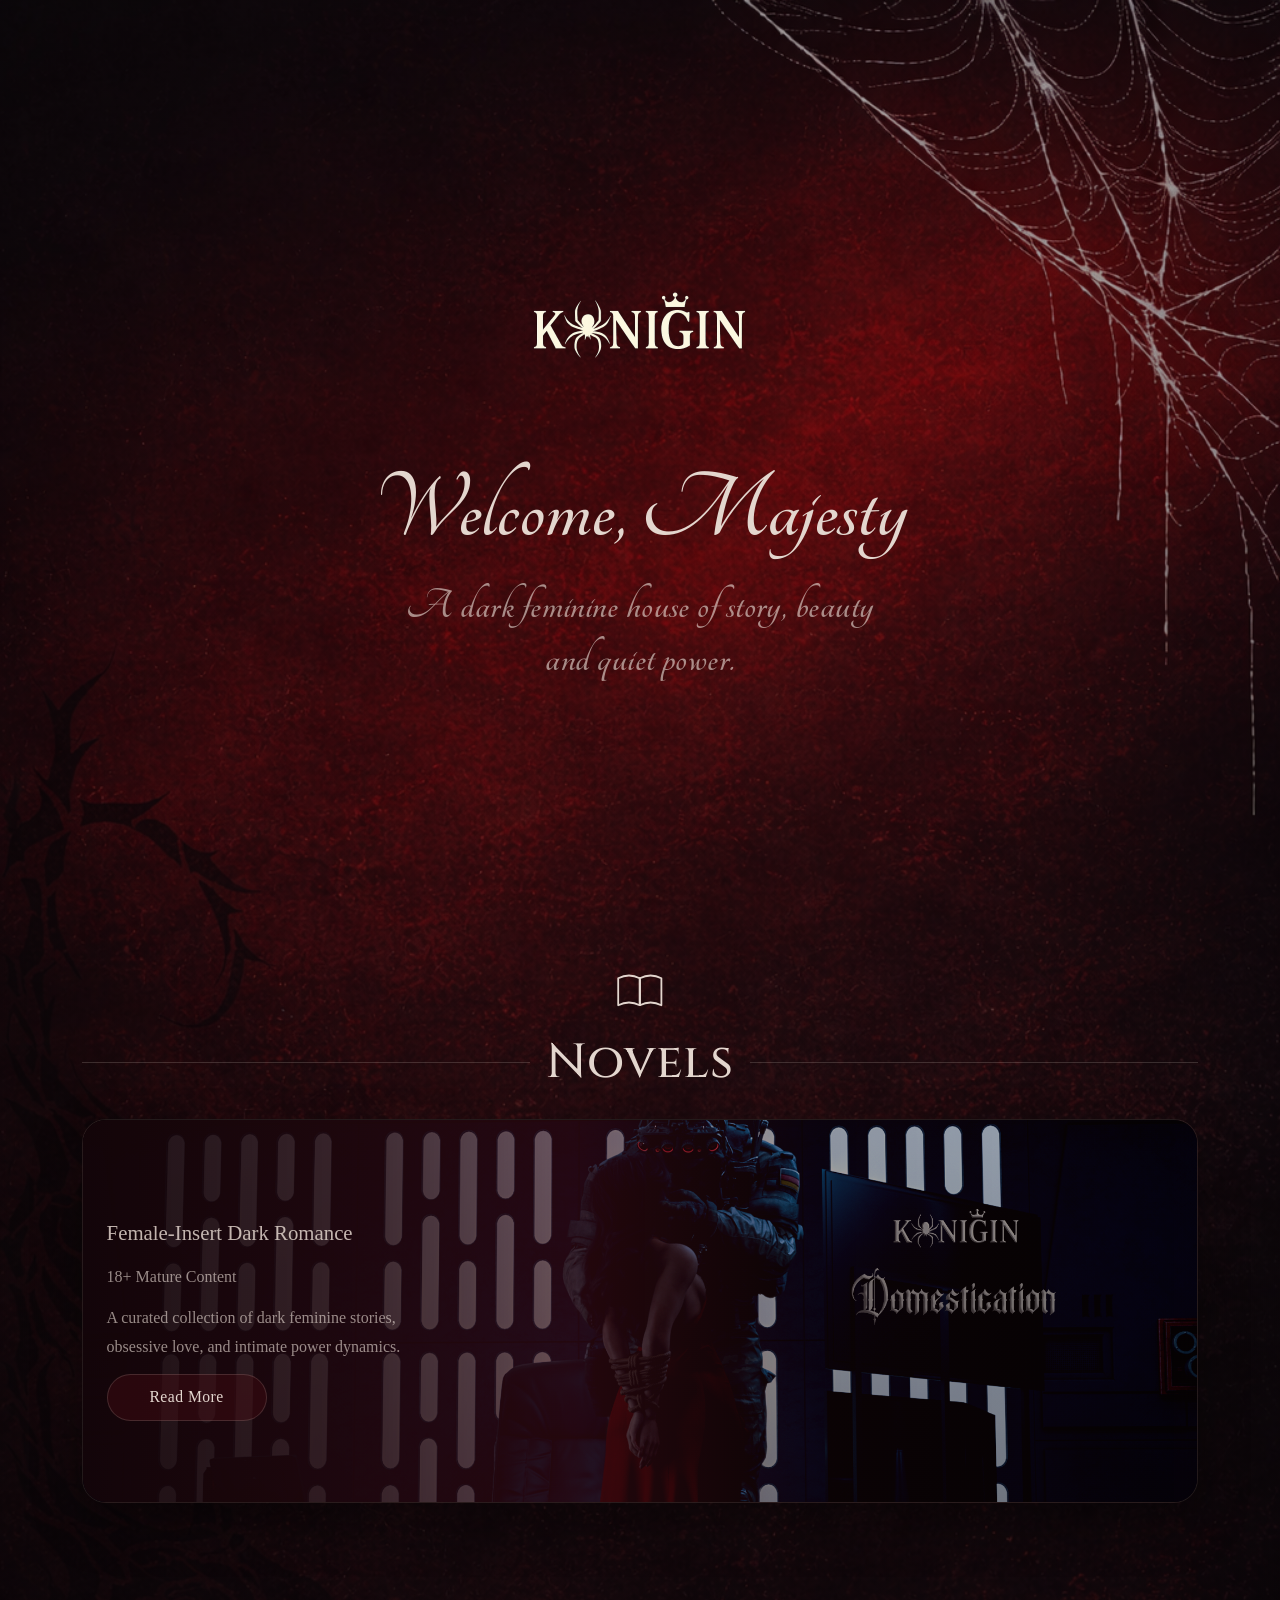
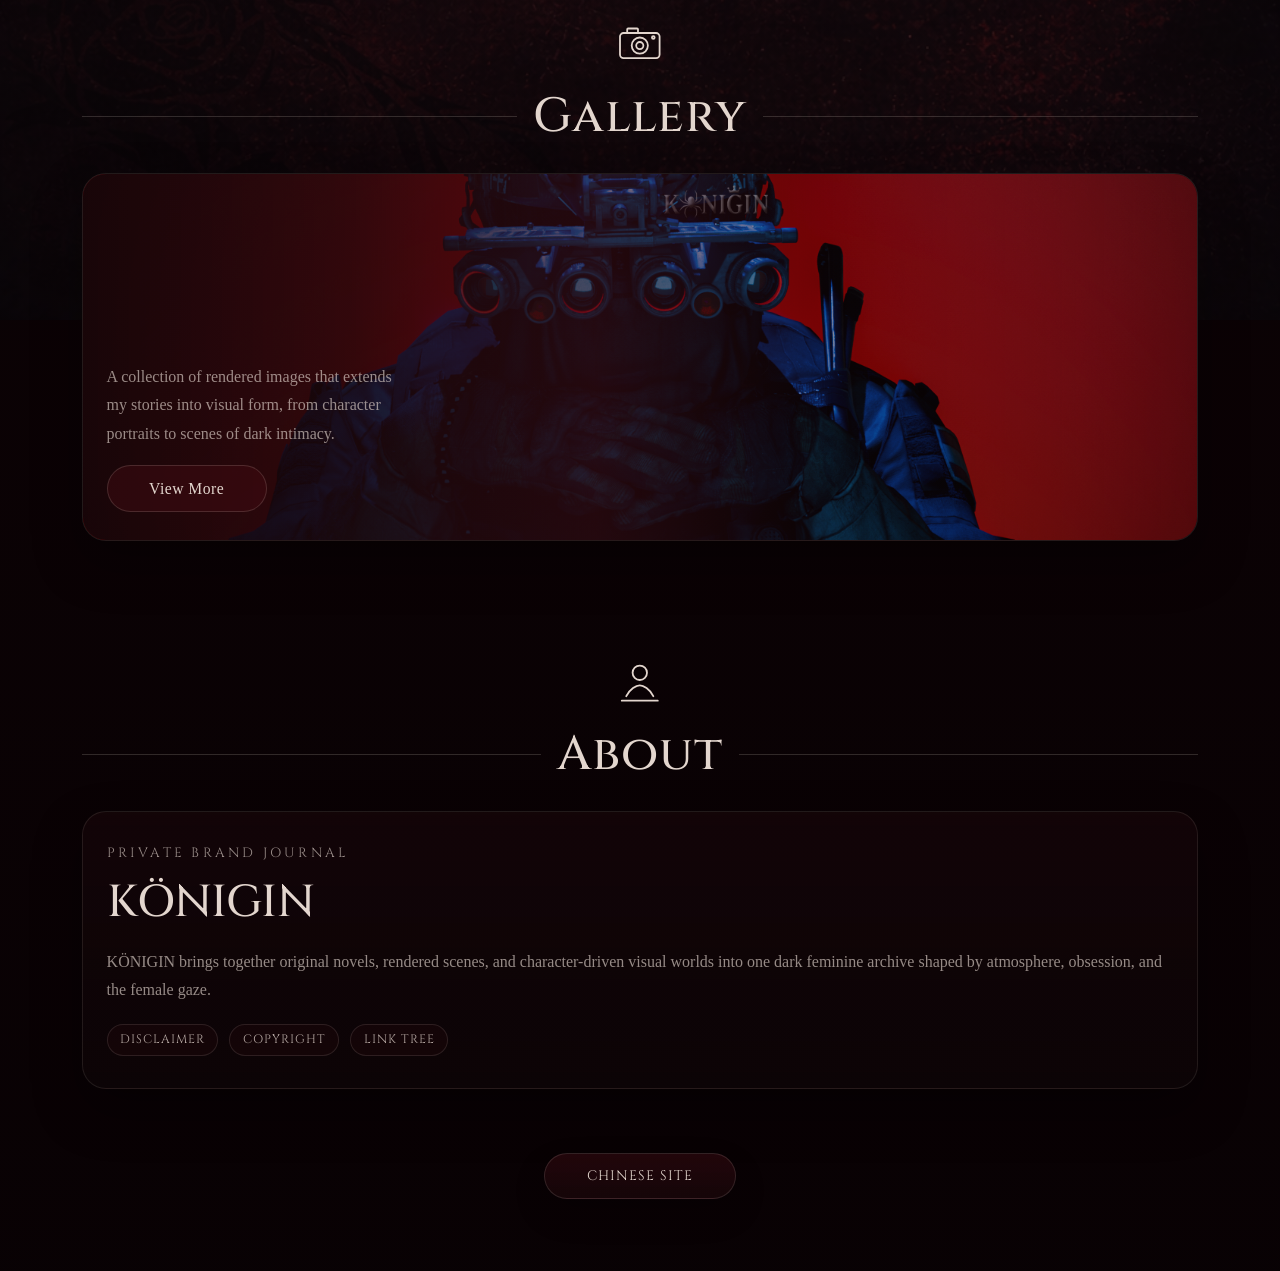
==== page/home.html @ 79e8dc5e "Initial site build" ====
<!doctype html>
<html lang="zh-CN">
  <head>
    <meta charset="UTF-8" />
    <meta
      name="viewport"
      content="width=device-width, initial-scale=1, viewport-fit=cover"
    />
    <title>KONIGIN Home</title>
    <style>
      :root {
        --title: #e3d6ce;
        --text: rgba(227, 214, 206, 0.84);
        --muted: rgba(227, 214, 206, 0.64);
        --line: rgba(227, 214, 206, 0.18);
        --panel: rgba(14, 5, 8, 0.6);
        --panel-strong: rgba(22, 7, 11, 0.76);
        --button: rgba(69, 13, 20, 0.44);
        --shadow: rgba(0, 0, 0, 0.34);

        --safe-top: env(safe-area-inset-top, 0px);
        --safe-right: env(safe-area-inset-right, 0px);
        --safe-bottom: env(safe-area-inset-bottom, 0px);
        --safe-left: env(safe-area-inset-left, 0px);

        /* 内容最大宽度：控制文字与卡片阅读舒适度 */
        --content-max: 72rem;

        /* 背景舞台最大宽度：明显大于内容区，避免背景被压成中间细条 */
        --stage-max: 92rem;
      }

      @font-face {
        font-family: "Cinzel";
        src: url("/fonts/Cinzel-VariableFont_wght.ttf") format("truetype");
        font-weight: 400 900;
        font-style: normal;
        font-display: swap;
      }

      @font-face {
        font-family: "Bilbo Swash Caps";
        src: url("/fonts/BilboSwashCaps-Regular.ttf") format("truetype");
        font-weight: 400;
        font-style: normal;
        font-display: swap;
      }

      @font-face {
        font-family: "Tangerine";
        src: url("/fonts/Tangerine-Bold.ttf") format("truetype");
        font-weight: 700;
        font-style: normal;
        font-display: swap;
      }

      *,
      *::before,
      *::after {
        box-sizing: border-box;
      }

      html {
        width: 100%;
        margin: 0;
        padding: 0;
        overflow-x: hidden;
        -webkit-text-size-adjust: 100%;
        background: #120306;
      }

      body {
        width: 100%;
        margin: 0;
        overflow-x: hidden;
        color: var(--text);
        font-family: "Iowan Old Style", "Palatino Linotype", "Book Antiqua", Palatino, serif;
        background: #120306;
      }

      img,
      svg {
        display: block;
        max-width: 100%;
      }

      a {
        color: inherit;
        text-decoration: none;
      }

      .page {
        position: relative;
        width: 100%;
        min-height: 100vh;
        overflow-x: hidden;
      }

      /* 背景图使用更宽的“舞台”，不再被压缩成中间细条 */
      .page::before {
        content: "";
        position: absolute;
        top: 0;
        left: 50%;
        transform: translateX(-50%);
        width: min(100%, var(--stage-max));
        min-height: 100%;
        background:
          linear-gradient(180deg, rgba(10, 3, 5, 0.34), rgba(5, 1, 3, 0.72)),
          url("../image/background/home.png") center top / 100% auto no-repeat;
        pointer-events: none;
        z-index: 0;
      }

      .page__inner {
        position: relative;
        z-index: 1;
        width: min(100%, var(--content-max));
        margin: 0 auto;
        padding:
          calc(1.25rem + var(--safe-top))
          max(1.1rem, calc(1.1rem + var(--safe-right)))
          calc(4rem + var(--safe-bottom))
          max(1.1rem, calc(1.1rem + var(--safe-left)));
      }

      .header {
        display: flex;
        flex-direction: column;
        align-items: center;
        justify-content: center;
        text-align: center;
        min-height: 100svh;
        padding: 0.8rem 0 4rem;
      }

      .header__logo {
        width: clamp(11rem, 22vw, 16rem);
        margin: 1.5 auto 2.25rem;
      }

      .header__welcome {
        margin: 0;
        color: var(--title);
        font-family: "Tangerine", "Times New Roman", serif;
        font-style: normal;
        font-size: clamp(3.1rem, 8vw, 6.2rem);
        font-weight: 700;
        line-height: 1.06;
      }

      .header__slogan {
        margin: 0.95rem 0 0;
        max-width: 30rem;
        color: var(--muted);
        font-family: "Tangerine", "Times New Roman", serif;
        font-size: clamp(1.8rem, 4.8vw, 2.8rem);
        line-height: 1.18;
        letter-spacing: 0.01em;
      }

      .section {
        padding: 2.6rem 0 3rem;
      }

      .section + .section {
        margin-top: 1.4rem;
      }

      .section__head {
        display: flex;
        flex-direction: column;
        align-items: center;
        justify-content: center;
        gap: 0.7rem;
        margin-bottom: 1.5rem;
        text-align: center;
      }

      .section__icon-wrap {
        width: 3.6rem;
        height: 3.6rem;
        display: flex;
        align-items: center;
        justify-content: center;
        color: var(--title);
      }

      .section__icon-wrap svg {
        width: 100%;
        height: 100%;
      }

      .section__title-row {
        width: 100%;
        display: flex;
        align-items: center;
        justify-content: center;
        gap: 1rem;
      }

      .section__title-row::before,
      .section__title-row::after {
        content: "";
        flex: 1 1 auto;
        height: 1px;
        background: var(--line);
      }

      .section__title {
        margin: 0;
        color: var(--title);
        font-family: "Cinzel", "Times New Roman", serif;
        font-size: clamp(2rem, 4vw, 3rem);
        font-weight: 500;
        letter-spacing: 0.02em;
      }

      .section__body {
        margin-top: 1.25rem;
      }

      .card {
        overflow: hidden;
        border: 1px solid rgba(227, 214, 206, 0.1);
        border-radius: 1.5rem;
        background:
          linear-gradient(180deg, rgba(53, 11, 18, 0.16), rgba(12, 4, 7, 0.72)),
          var(--panel);
        box-shadow: 0 1.35rem 3rem var(--shadow);
      }

      .button {
        display: inline-flex;
        align-items: center;
        justify-content: center;
        width: fit-content;
        min-width: 10rem;
        padding: 0.85rem 1.5rem;
        border: 1px solid rgba(227, 214, 206, 0.16);
        border-radius: 999px;
        background: var(--button);
        color: var(--title);
        font-size: 0.98rem;
        letter-spacing: 0.03em;
      }

      .novel-card {
        position: relative;
        min-height: 24rem;
        isolation: isolate;
      }

      .novel-card__bg,
      .novel-card__overlay,
      .novel-card__content {
        position: absolute;
        inset: 0;
      }

      .novel-card__bg {
        z-index: 0;
      }

      .novel-card__bg img {
        width: 100%;
        height: 100%;
        object-fit: cover;
        object-position: center center;
      }

      .novel-card__overlay {
        z-index: 1;
        background:
          linear-gradient(
            90deg,
            rgba(20, 5, 9, 0.94) 0%,
            rgba(33, 8, 13, 0.86) 22%,
            rgba(58, 12, 20, 0.6) 44%,
            rgba(33, 8, 13, 0.26) 66%,
            rgba(12, 4, 7, 0.16) 100%
          ),
          linear-gradient(180deg, rgba(14, 5, 8, 0.16), rgba(8, 2, 4, 0.38));
      }

      .novel-card__content {
        z-index: 2;
        width: min(44%, 24rem);
        padding: 2rem 1.5rem;
        display: flex;
        flex-direction: column;
        justify-content: center;
        gap: 0.75rem;
      }

      .novel-card__title,
      .about-card__title {
        margin: 0;
        color: var(--title);
        font-family: "Cinzel", "Times New Roman", serif;
        font-size: clamp(2rem, 3.5vw, 3rem);
        font-weight: 500;
      }

      .novel-card__subtitle,
      .novel-card__meta,
      .novel-card__description,
      .gallery-card__text,
      .about-card__text {
        margin: 0;
        line-height: 1.8;
      }

      .novel-card__subtitle {
        font-size: clamp(1rem, 1.8vw, 1.3rem);
      }

      .novel-card__meta,
      .novel-card__description,
      .gallery-card__text,
      .about-card__text,
      .about-card__eyebrow {
        color: var(--muted);
      }

      .media-placeholder {
        position: absolute;
        inset: 0;
        display: flex;
        align-items: center;
        justify-content: center;
        padding: 1.2rem;
        text-align: center;
        color: rgba(227, 214, 206, 0.4);
        font-family: "Cinzel", "Times New Roman", serif;
        font-size: 1rem;
        letter-spacing: 0.08em;
        text-transform: uppercase;
      }

      .media-placeholder img {
        width: 100%;
        height: 100%;
        object-fit: cover;
      }

      .gallery-card {
        position: relative;
        min-height: 23rem;
        isolation: isolate;
      }

      .gallery-card__bg,
      .gallery-card__overlay,
      .gallery-card__content {
        position: absolute;
        inset: 0;
      }

      .gallery-card__bg {
        z-index: 0;
      }

      .gallery-card__bg img {
        width: 100%;
        height: 100%;
        object-fit: cover;
        object-position: center center;
      }

      .gallery-card__overlay {
        z-index: 1;
        background:
          linear-gradient(
            90deg,
            rgba(18, 5, 8, 0.92) 0%,
            rgba(30, 8, 12, 0.82) 24%,
            rgba(62, 14, 22, 0.56) 46%,
            rgba(30, 8, 12, 0.24) 68%,
            rgba(10, 3, 5, 0.14) 100%
          ),
          linear-gradient(180deg, rgba(14, 5, 8, 0.1), rgba(8, 2, 4, 0.3));
      }

      .gallery-card__content {
        z-index: 2;
        width: min(42%, 22rem);
        padding: 1.75rem 1.5rem;
        display: flex;
        flex-direction: column;
        justify-content: flex-end;
      }

      .gallery-card__text {
        margin-bottom: 1rem;
        max-width: 28rem;
      }

      .about-card {
        padding: 2rem 1.5rem;
      }

      .about-card__eyebrow {
        margin: 0 0 0.65rem;
        font-family: "Cinzel", "Times New Roman", serif;
        font-size: 0.84rem;
        letter-spacing: 0.24em;
        text-transform: uppercase;
      }

      .about-card__title {
        margin-bottom: 0.9rem;
      }

      .about-card__actions {
        margin-top: 1.15rem;
      }

      .about-card__nodes {
        display: flex;
        flex-wrap: wrap;
        gap: 0.55rem 0.7rem;
      }

      .about-card__node {
        display: inline-flex;
        align-items: center;
        justify-content: center;
        padding: 0.42rem 0.78rem;
        border: 1px solid rgba(227, 214, 206, 0.12);
        border-radius: 999px;
        background: rgba(54, 11, 17, 0.2);
        color: rgba(227, 214, 206, 0.78);
        font-family: "Cinzel", "Times New Roman", serif;
        font-size: 0.76rem;
        letter-spacing: 0.08em;
        text-transform: uppercase;
        white-space: nowrap;
        cursor: pointer;
      }

      button.about-card__node {
        appearance: none;
        -webkit-appearance: none;
      }

      .about-card__node.is-active {
        border-color: rgba(227, 214, 206, 0.26);
        background: rgba(84, 17, 27, 0.32);
        color: var(--title);
      }

      .about-card__detail {
        display: none;
        margin-top: 1rem;
        padding: 1rem 1rem 0.95rem;
        border: 1px solid rgba(227, 214, 206, 0.1);
        border-radius: 1rem;
        background:
          linear-gradient(180deg, rgba(52, 10, 17, 0.18), rgba(12, 4, 7, 0.56)),
          rgba(14, 5, 8, 0.42);
      }

      .about-card__detail.is-visible {
        display: block;
      }

      .about-card__detail-title {
        margin: 0 0 0.7rem;
        color: var(--title);
        font-family: "Cinzel", "Times New Roman", serif;
        font-size: 1rem;
        letter-spacing: 0.05em;
      }

      .about-card__detail p {
        margin: 0.55rem 0 0;
        color: var(--muted);
        line-height: 1.8;
      }

      .about-detail__links {
        display: flex;
        flex-wrap: wrap;
        gap: 0.5rem 0.6rem;
        margin-top: 1rem;
      }

      .about-detail__link {
        display: inline-flex;
        align-items: center;
        justify-content: center;
        padding: 0.34rem 0.68rem;
        border: 1px solid rgba(227, 214, 206, 0.12);
        border-radius: 999px;
        background: rgba(42, 9, 14, 0.28);
        color: rgba(227, 214, 206, 0.78);
        font-family: "Cinzel", "Times New Roman", serif;
        font-size: 0.68rem;
        letter-spacing: 0.07em;
        text-transform: uppercase;
        white-space: nowrap;
        transition:
          background-color 160ms ease,
          border-color 160ms ease,
          color 160ms ease;
      }

      .about-detail__link:hover {
        background: rgba(76, 15, 24, 0.34);
        border-color: rgba(227, 214, 206, 0.2);
        color: var(--title);
      }

      .footer-entry {
        display: flex;
        justify-content: center;
        padding: 1rem 0 0.5rem;
      }

      .footer-entry__button {
        display: inline-flex;
        align-items: center;
        justify-content: center;
        min-width: 12rem;
        padding: 0.8rem 1.4rem;
        border: 1px solid rgba(227, 214, 206, 0.14);
        border-radius: 999px;
        background:
          linear-gradient(180deg, rgba(75, 14, 22, 0.34), rgba(24, 6, 10, 0.72)),
          rgba(18, 5, 8, 0.5);
        color: var(--title);
        font-family: "Cinzel", "Times New Roman", serif;
        font-size: 0.86rem;
        letter-spacing: 0.08em;
        text-transform: uppercase;
        box-shadow: 0 0.9rem 2rem rgba(0, 0, 0, 0.18);
      }

      @media (max-width: 900px) {
        .page__inner {
          width: min(100%, 58rem);
        }
      }

      @media (max-width: 680px) {
        .header {
          min-height: auto;
          padding-top: 0.4rem;
          padding-bottom: 2.6rem;
        }

        .section {
          padding: 2rem 0 2.5rem;
        }

        .section + .section {
          margin-top: 0.8rem;
        }

        .novel-card {
          min-height: 24rem;
        }

        .novel-card__content {
          width: min(72%, 18rem);
          padding: 1.5rem 1.25rem;
        }

        .gallery-card {
          min-height: 18rem;
        }

        .gallery-card__content {
          width: min(70%, 18rem);
          padding: 1.4rem 1.25rem;
        }
      }

      @media (max-width: 480px) {
        .page::before {
          width: 100%;
        }

        .page__inner {
          width: 100%;
          padding:
            calc(1rem + var(--safe-top))
            max(0.95rem, calc(0.95rem + var(--safe-right)))
            calc(2.5rem + var(--safe-bottom))
            max(0.95rem, calc(0.95rem + var(--safe-left)));
        }

        .section__title-row {
          gap: 0.7rem;
        }

        .section__icon-wrap {
          width: 3.2rem;
          height: 3.2rem;
        }

        .novel-card__content,
        .about-card,
        .gallery-card__content {
          padding: 1.25rem;
        }

        .novel-card__content {
          width: min(78%, 16rem);
        }

        .gallery-card__content {
          width: min(76%, 16rem);
        }

        .button {
          width: 100%;
        }
      }
    </style>
  </head>
  <body>
    <main class="page">
      <div class="page__inner">
        <header class="header">
          <img
            class="header__logo"
            src="../image/element/logo-home.png"
            alt="KONIGIN"
          />
          <h1 class="header__welcome">Welcome, Majesty</h1>
          <p class="header__slogan">
            A dark feminine house of story, beauty and quiet power.
          </p>
        </header>

        <section class="section" aria-labelledby="novels-title">
          <div class="section__head">
            <div class="section__icon-wrap" aria-hidden="true">
              <svg viewBox="0 0 128 128" xmlns="http://www.w3.org/2000/svg">
                <g
                  fill="none"
                  stroke="#E3D6CE"
                  stroke-width="4"
                  stroke-linecap="round"
                  stroke-linejoin="round"
                >
                  <path
                    d="M16 36 C32 28,48 28,64 36 L64 96 C48 88,32 88,16 96 Z"
                  />
                  <path
                    d="M112 36 C96 28,80 28,64 36 L64 96 C80 88,96 88,112 96 Z"
                  />
                  <line x1="64" y1="36" x2="64" y2="96" />
                </g>
              </svg>
            </div>
            <div class="section__title-row">
              <h2 class="section__title" id="novels-title">Novels</h2>
            </div>
          </div>
          <div class="section__body" id="novels-container"></div>
        </section>

        <section class="section" aria-labelledby="gallery-title">
          <div class="section__head">
            <div class="section__icon-wrap" aria-hidden="true">
              <svg viewBox="0 0 128 128" xmlns="http://www.w3.org/2000/svg">
                <g
                  fill="none"
                  stroke="#E3D6CE"
                  stroke-width="4"
                  stroke-linecap="round"
                  stroke-linejoin="round"
                >
                  <rect x="20" y="40" width="88" height="56" rx="8" ry="8" />
                  <rect x="36" y="30" width="24" height="10" rx="2" />
                  <circle cx="64" cy="68" r="18" />
                  <circle cx="64" cy="68" r="8" />
                  <circle cx="94" cy="50" r="3" />
                </g>
              </svg>
            </div>
            <div class="section__title-row">
              <h2 class="section__title" id="gallery-title">Gallery</h2>
            </div>
          </div>
          <div class="section__body" id="gallery-container"></div>
        </section>

        <section class="section" aria-labelledby="about-title">
          <div class="section__head">
            <div class="section__icon-wrap" aria-hidden="true">
              <svg viewBox="0 0 128 128" xmlns="http://www.w3.org/2000/svg">
                <g
                  fill="none"
                  stroke="#E3D6CE"
                  stroke-width="4"
                  stroke-linecap="round"
                  stroke-linejoin="round"
                >
                  <circle cx="64" cy="44" r="16" />
                  <path d="M34 96c8-16 22-24 30-24s22 8 30 24" />
                  <path d="M24 106h80" />
                </g>
              </svg>
            </div>
            <div class="section__title-row">
              <h2 class="section__title" id="about-title">About</h2>
            </div>
          </div>
          <div class="section__body" id="about-container"></div>
        </section>

        <div class="footer-entry">
          <a
            class="footer-entry__button"
            href="https://cn.konigindominion.com"
          >
            Chinese Site
          </a>
        </div>
      </div>
    </main>

    <script>
      const fallbackData = {
        novels: [
          {
            title: "Taming",
            subtitle: "Arachnid x You",
            meta: "18+ Mature Content",
            description: "A slow, dangerous and intimate descent into obsession.",
            cover: "",
            link: "#"
          }
        ],
        gallery: {
          title: "Curated Visions",
          description: "A dark visual archive of atmosphere, character and ritual beauty.",
          image: "",
          link: "#",
          cta: "View More"
        },
        about: {
          eyebrow: "Private Brand Journal",
          title: "KONIGIN",
          description:
            "KONIGIN is built as a dark red and black literary home: feminine, gothic, intimate, and restrained. The page reads like a vertical brand scroll rather than a commercial storefront, leaving space for novels, imagery and identity to unfold slowly.",
          links: [
            {
              label: "Disclaimer",
              href: "#",
              title: "Disclaimer",
              description: [
                "This site is presented as a personal creative archive and literary brand space.",
                "Themes may include dark romance, obsession, violence, erotic tension, and other mature fictional material intended for adult audiences."
              ]
            },
            {
              label: "Copyright",
              href: "#",
              title: "Copyright",
              description: [
                "Unless otherwise stated, all content on this site marked as original is the intellectual property of the site owner.",
                "Where applicable, underlying rights remain with their respective owners, while the original expression and transformative presentation on this site remain the property of the site owner."
              ]
            },
            {
              label: "Link Tree",
              href: "#",
              title: "Link Tree",
              description: [
                "External profile and archive links can be listed here once they are ready to publish."
              ]
            }
          ]
        }
      };

      function escapeHtml(value) {
        return String(value ?? "").replace(/[&<>'"]/g, (char) => ({
          "&": "&amp;",
          "<": "&lt;",
          ">": "&gt;",
          "'": "&#39;",
          '"': "&quot;"
        }[char]));
      }

      function renderNovels(novels) {
        const item = Array.isArray(novels) && novels.length ? novels[0] : fallbackData.novels[0];

        return `
          <article class="card novel-card">
            <div class="novel-card__bg" aria-hidden="true">
              ${item.cover ? `<img src="${escapeHtml(item.cover)}" alt="">` : `<div class="media-placeholder">Novel Cover Placeholder</div>`}
            </div>
            <div class="novel-card__overlay" aria-hidden="true"></div>
            <div class="novel-card__content">
              <h3 class="novel-card__title">${escapeHtml(item.title)}</h3>
              <p class="novel-card__subtitle">${escapeHtml(item.subtitle)}</p>
              <p class="novel-card__meta">${escapeHtml(item.meta)}</p>
              <p class="novel-card__description">${escapeHtml(item.description)}</p>
              <a class="button" href="${escapeHtml(item.link || "#")}">Read More</a>
            </div>
          </article>
        `;
      }

      function renderGallery(gallery) {
        const item = gallery || fallbackData.gallery;

        return `
          <article class="card gallery-card">
            <div class="gallery-card__bg" aria-hidden="true">
              ${item.image ? `<img src="${escapeHtml(item.image)}" alt="">` : `<div class="media-placeholder">Gallery Image Placeholder</div>`}
            </div>
            <div class="gallery-card__overlay" aria-hidden="true"></div>
            <div class="gallery-card__content">
              <p class="gallery-card__text">${escapeHtml(item.description)}</p>
              <a class="button" href="${escapeHtml(item.link || "#")}">${escapeHtml(item.cta || "View More")}</a>
            </div>
          </article>
        `;
      }

      function renderAbout(about) {
        const item = about || fallbackData.about;
        const links = Array.isArray(item.links) && item.links.length
          ? item.links
          : fallbackData.about.links;
        const nodes = links.map((link, index) => {
          const hasDetail = Array.isArray(link.description) && link.description.length;
          const hasLinks = Array.isArray(link.links) && link.links.length;
          const detailId = `about-detail-${index}`;

          if (hasDetail || hasLinks) {
            return `
              <button
                class="about-card__node"
                type="button"
                data-detail-trigger="${detailId}"
                aria-expanded="false"
                aria-controls="${detailId}"
              >
                ${escapeHtml(link.label || "")}
              </button>
            `;
          }

          return `
            <a class="about-card__node" href="${escapeHtml(link.href || "#")}">
              ${escapeHtml(link.label || "")}
            </a>
          `;
        }).join("");
        const details = links.map((link, index) => {
          const hasDetail = Array.isArray(link.description) && link.description.length;
          const hasLinks = Array.isArray(link.links) && link.links.length;
          const detailId = `about-detail-${index}`;

          if (!hasDetail && !hasLinks) {
            return "";
          }

          const paragraphs = (Array.isArray(link.description) ? link.description : []).map((text) => `
            <p>${escapeHtml(text)}</p>
          `).join("");
          const detailLinks = hasLinks ? `
            <div class="about-detail__links">
              ${link.links.map((item) => `
                <a
                  class="about-detail__link"
                  href="${escapeHtml(item.href || "#")}"
                  target="_blank"
                  rel="noopener noreferrer"
                >
                  ${escapeHtml(item.label || "")}
                </a>
              `).join("")}
            </div>
          ` : "";

          return `
            <div class="about-card__detail" id="${detailId}" hidden>
              <h4 class="about-card__detail-title">${escapeHtml(link.title || link.label || "")}</h4>
              ${paragraphs}
              ${detailLinks}
            </div>
          `;
        }).join("");

        return `
          <article class="card about-card">
            <p class="about-card__eyebrow">${escapeHtml(item.eyebrow || "")}</p>
            <h3 class="about-card__title">${escapeHtml(item.title)}</h3>
            <p class="about-card__text">${escapeHtml(item.description)}</p>
            <div class="about-card__actions">
              <div class="about-card__nodes">${nodes}</div>
              ${details}
            </div>
          </article>
        `;
      }

      function renderPage(data) {
        document.getElementById("novels-container").innerHTML = renderNovels(data.novels);
        document.getElementById("gallery-container").innerHTML = renderGallery(data.gallery);
        document.getElementById("about-container").innerHTML = renderAbout(data.about);
        bindAboutDetails();
      }

      function bindAboutDetails() {
        const aboutContainer = document.getElementById("about-container");

        if (!aboutContainer) {
          return;
        }

        aboutContainer.querySelectorAll("[data-detail-trigger]").forEach((button) => {
          button.addEventListener("click", () => {
            const targetId = button.getAttribute("data-detail-trigger");
            const target = targetId ? aboutContainer.querySelector(`#${targetId}`) : null;

            if (!target) {
              return;
            }

            const isOpen = !target.hidden;

            aboutContainer.querySelectorAll(".about-card__detail").forEach((detail) => {
              detail.hidden = true;
              detail.classList.remove("is-visible");
            });

            aboutContainer.querySelectorAll("[data-detail-trigger]").forEach((node) => {
              node.setAttribute("aria-expanded", "false");
              node.classList.remove("is-active");
            });

            if (!isOpen) {
              target.hidden = false;
              target.classList.add("is-visible");
              button.setAttribute("aria-expanded", "true");
              button.classList.add("is-active");
            }
          });
        });
      }

      fetch("../data/home-content.json")
        .then((response) => {
          if (!response.ok) {
            throw new Error("Failed to load home content.");
          }

          return response.json();
        })
        .then(renderPage)
        .catch(() => {
          renderPage(fallbackData);
        });
    </script>
  </body>
</html>
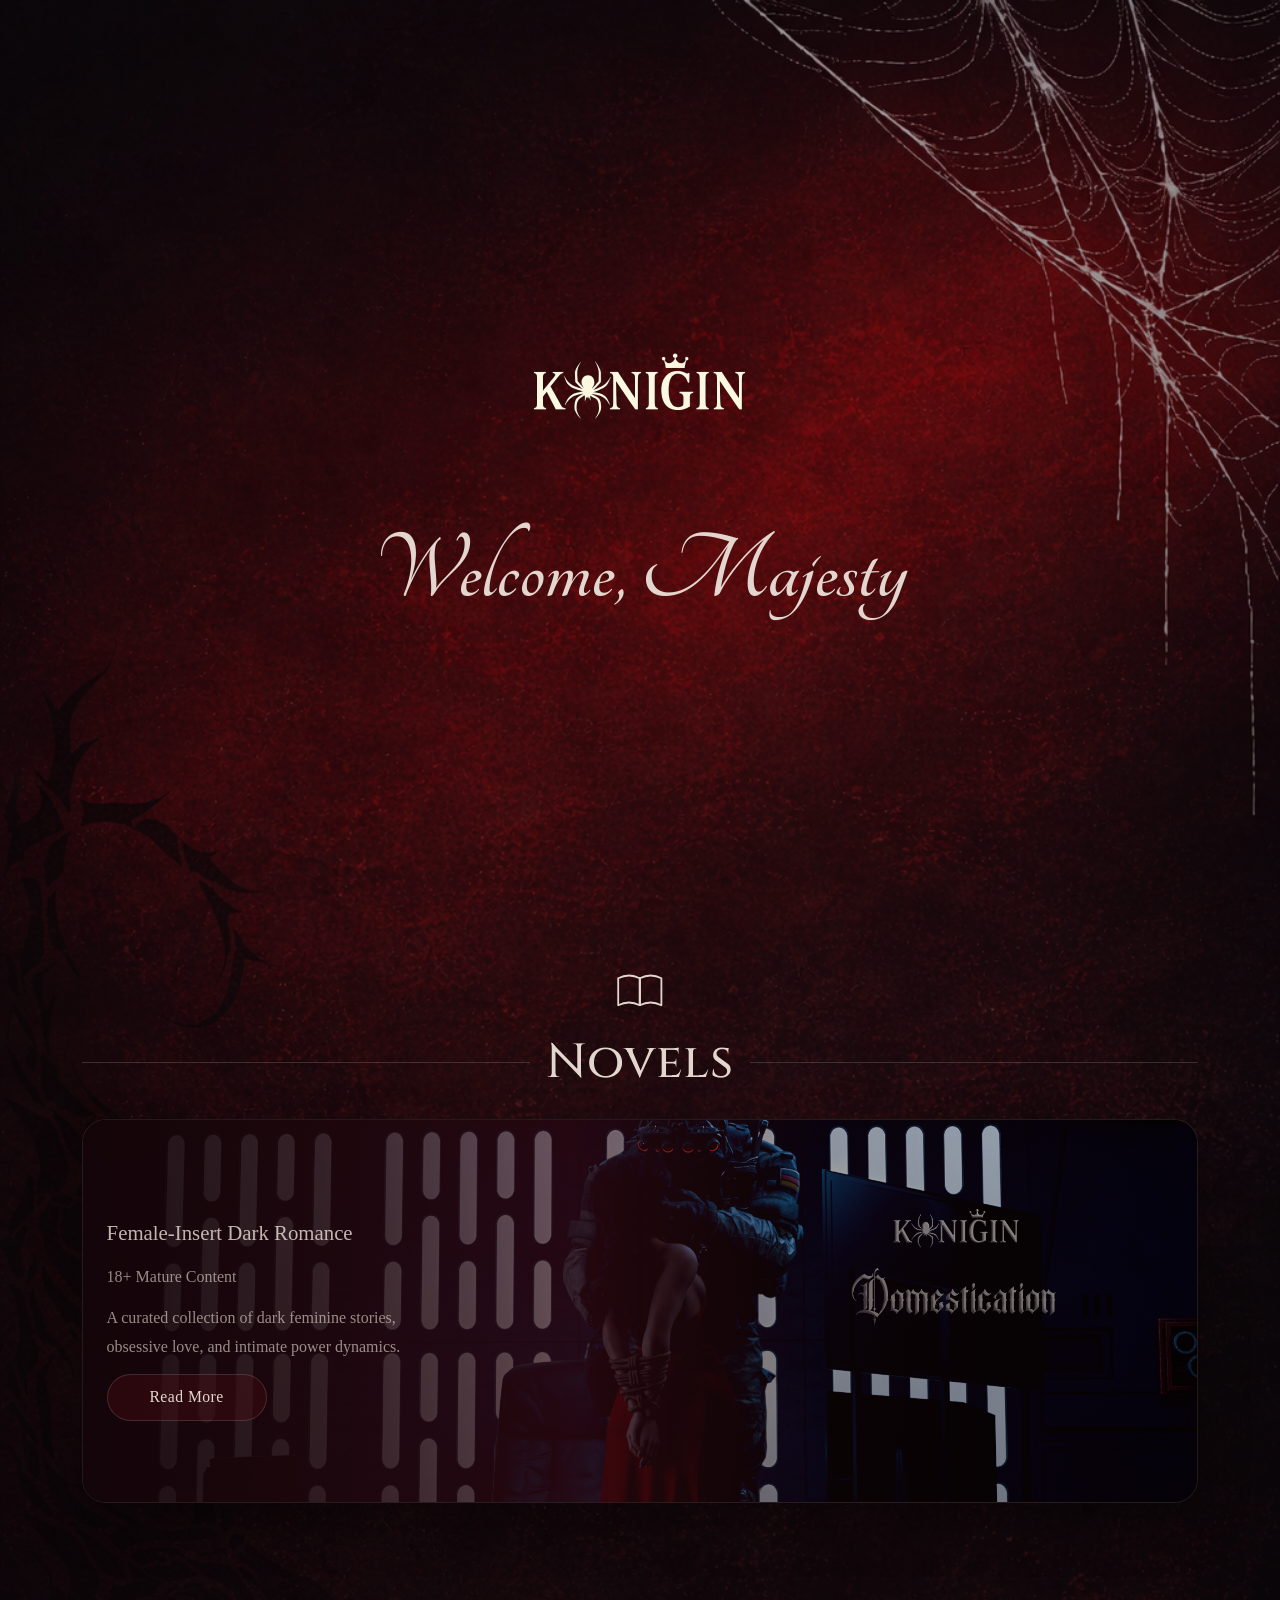
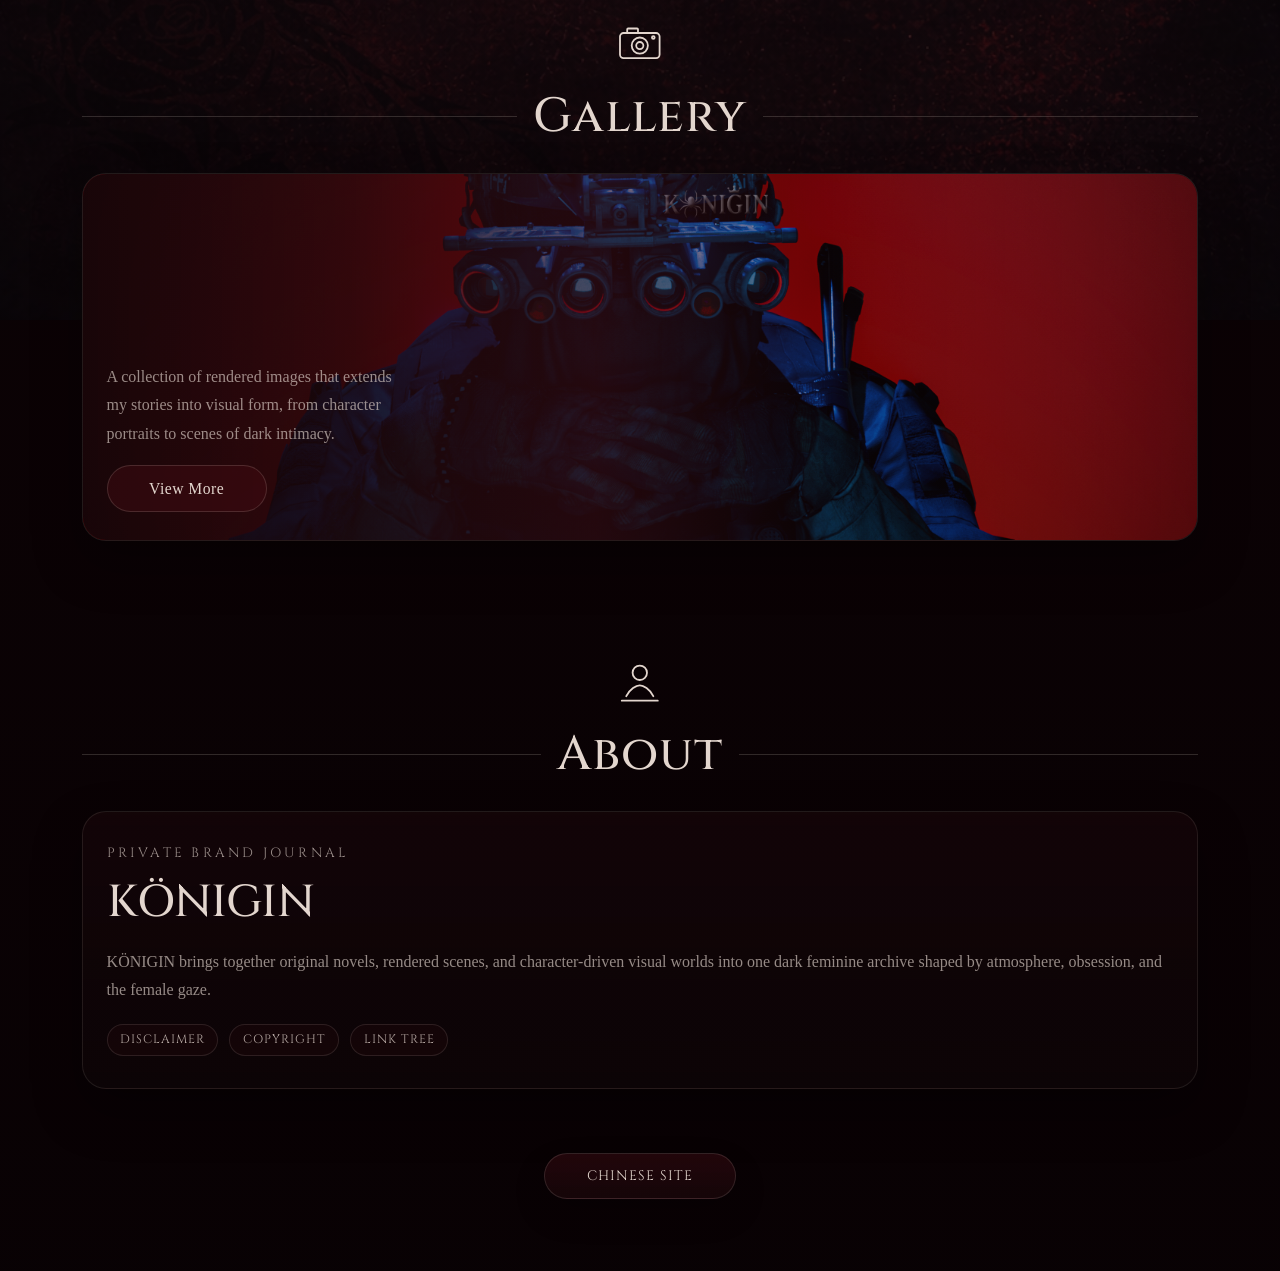
==== commit 2ea9fa2b: "“更新3.19”" ====
--- a/page/home.html
+++ b/page/home.html
@@ -149,16 +149,6 @@
         line-height: 1.06;
       }
 
-      .header__slogan {
-        margin: 0.95rem 0 0;
-        max-width: 30rem;
-        color: var(--muted);
-        font-family: "Tangerine", "Times New Roman", serif;
-        font-size: clamp(1.8rem, 4.8vw, 2.8rem);
-        line-height: 1.18;
-        letter-spacing: 0.01em;
-      }
-
       .section {
         padding: 2.6rem 0 3rem;
       }
@@ -630,9 +620,6 @@
             alt="KONIGIN"
           />
           <h1 class="header__welcome">Welcome, Majesty</h1>
-          <p class="header__slogan">
-            A dark feminine house of story, beauty and quiet power.
-          </p>
         </header>
 
         <section class="section" aria-labelledby="novels-title">
@@ -733,7 +720,7 @@
             meta: "18+ Mature Content",
             description: "A slow, dangerous and intimate descent into obsession.",
             cover: "",
-            link: "#"
+            link: "/page/novels.html"
           }
         ],
         gallery: {
